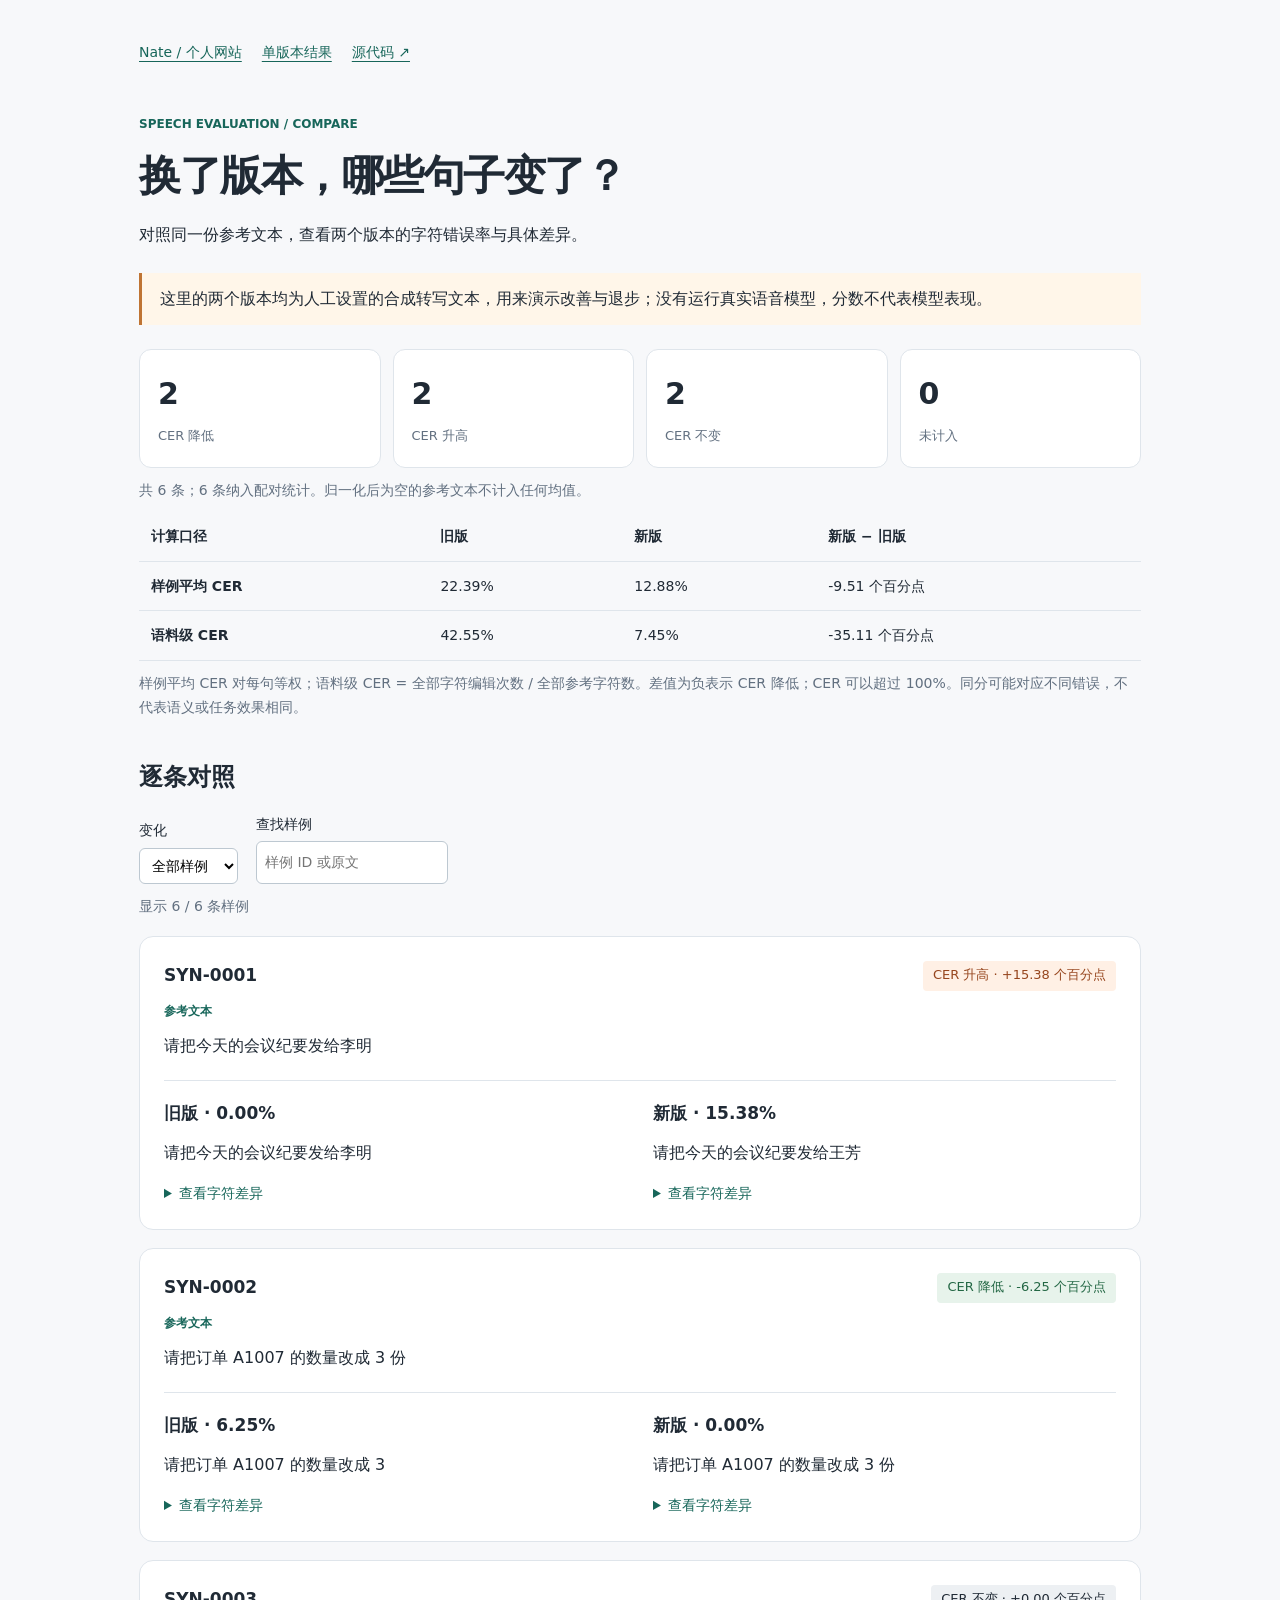
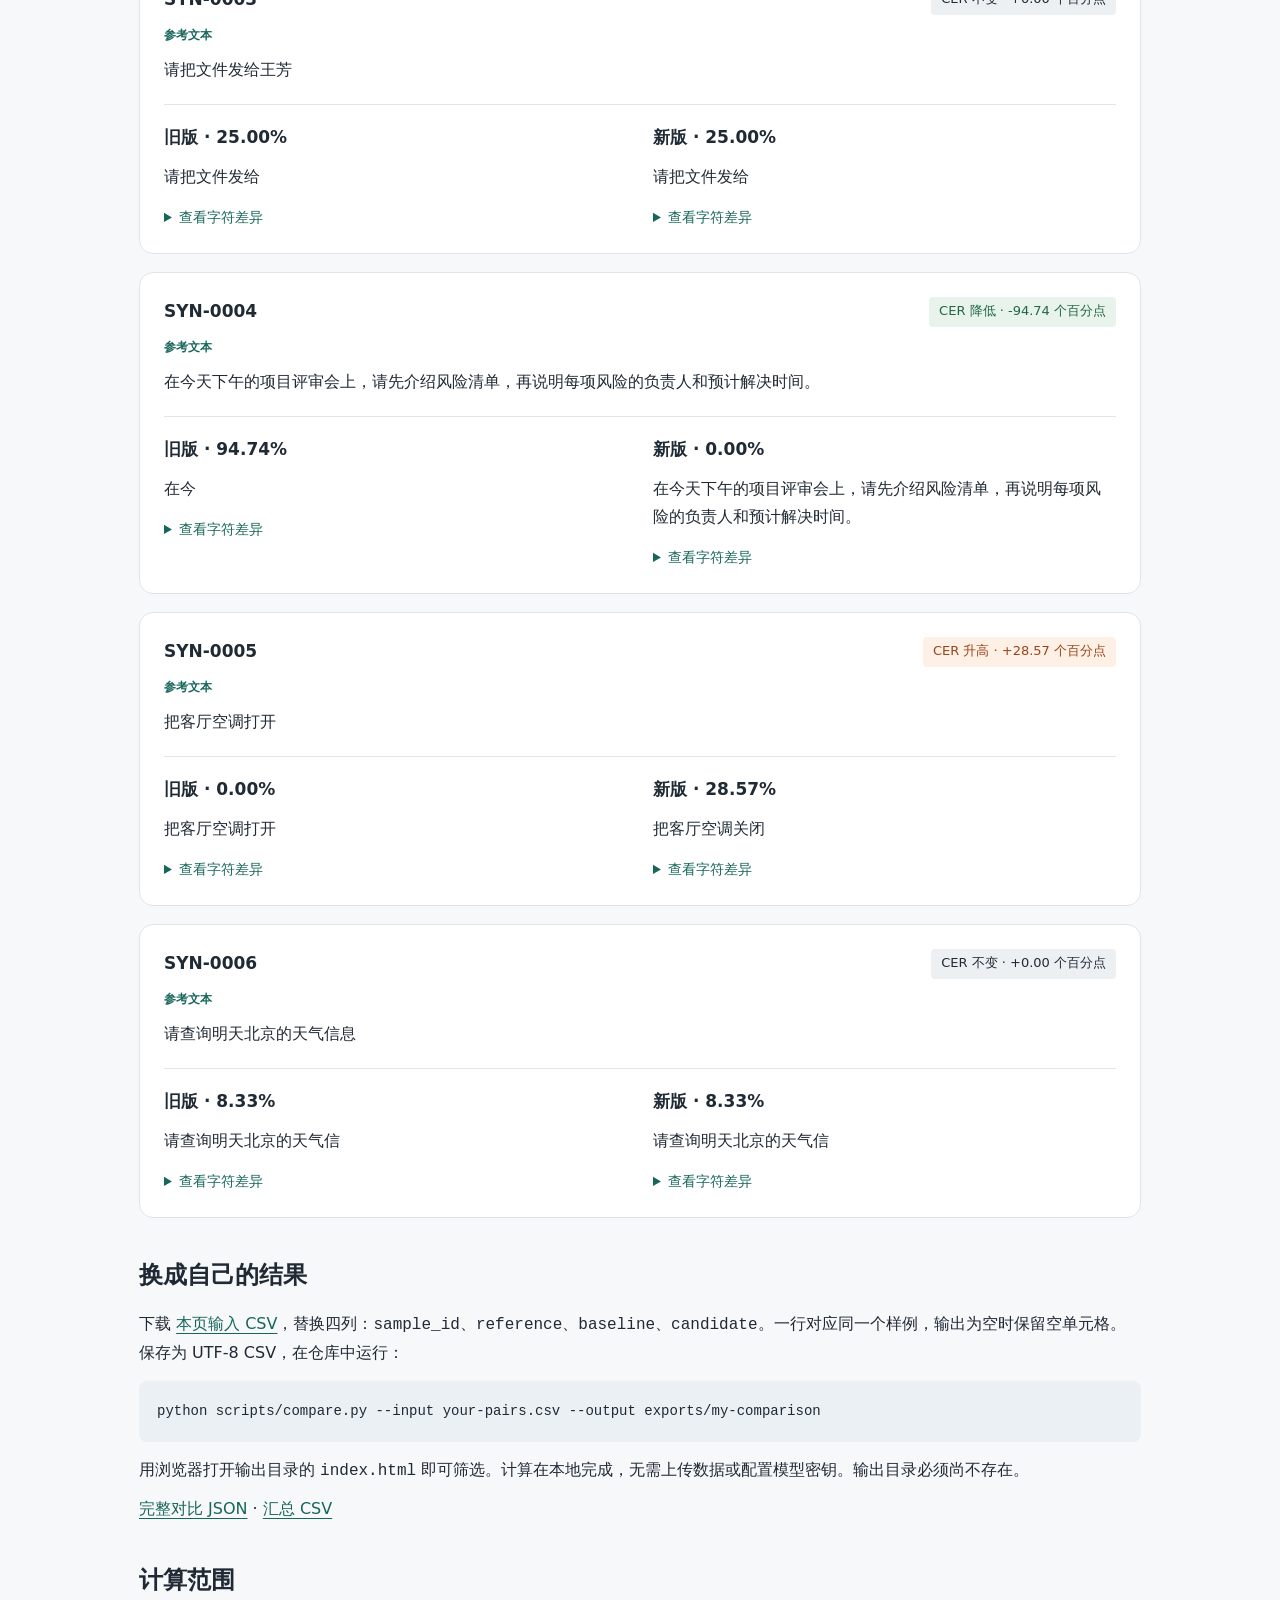
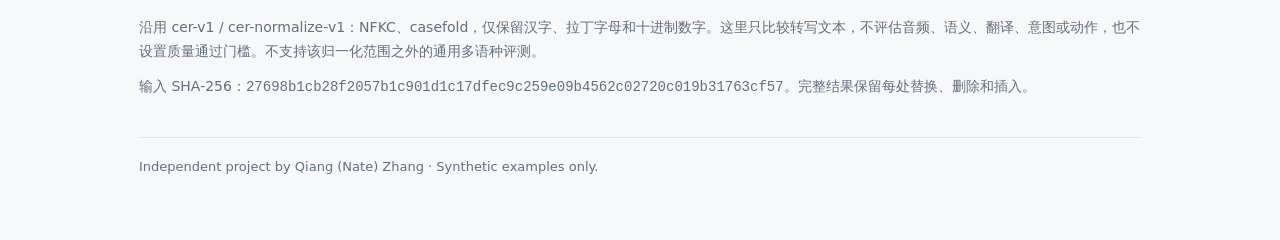
==== docs/compare/index.html @ ec268502 "Add offline paired transcript comparison with CSV import and regression reports" ====
<!doctype html><html lang="zh-CN"><head><meta charset="utf-8"><meta name="viewport" content="width=device-width,initial-scale=1"><title>转写版本对比 · Nate Zhang</title>
<style>
:root{color-scheme:light;--ink:#202a35;--muted:#627080;--line:#dfe5eb;--accent:#17665a}*{box-sizing:border-box}body{margin:0;background:#f7f8fa;color:var(--ink);font:16px/1.75 system-ui,-apple-system,"Segoe UI",sans-serif}main{max-width:1050px;margin:auto;padding:40px 24px 64px}a{color:var(--accent);text-underline-offset:4px}nav{display:flex;flex-wrap:wrap;gap:20px;font-size:14px;margin-bottom:44px}h1{font-size:clamp(28px,5vw,42px);line-height:1.3;letter-spacing:-.035em;margin:12px 0 18px}h2{font-size:24px;margin:36px 0 14px}h3,h4{margin:0;font-size:17px}p{margin:10px 0}.eyebrow,.label{font-size:12px;color:var(--accent);font-weight:600}.muted{color:var(--muted);font-size:14px}.notice{border-left:3px solid #bf7433;padding:12px 18px;background:#fff6e9;margin:24px 0}.stats{display:grid;grid-template-columns:repeat(4,1fr);gap:12px}.stat{background:white;border:1px solid var(--line);border-radius:12px;padding:18px}.stat strong{display:block;font-size:30px;font-weight:600}.stat span{font-size:13px;color:var(--muted)}.table-wrap{overflow:auto}table{width:100%;border-collapse:collapse;text-align:left;font-size:14px}th,td{padding:12px;border-bottom:1px solid var(--line)}.case{background:white;border:1px solid var(--line);border-radius:14px;padding:24px;margin:18px 0}.case-head{display:flex;flex-wrap:wrap;justify-content:space-between;gap:12px}.badge{border-radius:4px;background:#edf0f3;padding:3px 10px;font-size:13px}.improved{background:#e7f3eb;color:#236744}.regressed{background:#fff0e5;color:#96451d}.pair{display:grid;grid-template-columns:1fr 1fr;gap:26px;margin-top:20px;padding-top:18px;border-top:1px solid var(--line)}.pair section{min-width:0}.transcript{white-space:pre-wrap;overflow-wrap:anywhere}.muted{overflow-wrap:anywhere}summary{color:var(--accent);cursor:pointer;font-size:14px;margin-top:14px}pre{overflow:auto;border-radius:8px;background:#eaf0f3;padding:18px;font-size:14px}select,input{font:inherit;padding:8px;border:1px solid #bdc8d1;border-radius:6px;background:white;max-width:100%}.filters{display:flex;gap:18px;flex-wrap:wrap;align-items:end}.filters label{display:flex;flex-direction:column;font-size:14px;gap:5px}a:focus-visible,select:focus-visible,input:focus-visible,summary:focus-visible{outline:3px solid #bf7433;outline-offset:3px}footer{border-top:1px solid var(--line);margin-top:38px;padding-top:18px;color:var(--muted);font-size:13px}[hidden]{display:none!important}@media(max-width:620px){main{padding:24px 16px 40px}.stats{grid-template-columns:repeat(2,1fr)}.pair{grid-template-columns:1fr;gap:20px}.case{padding:18px}.stat{padding:14px}th,td{padding:8px}nav{margin-bottom:30px}}@media print{.filters,nav{display:none}.case{break-inside:avoid}body{background:white}}
</style></head><body><main>
<nav><a href="https://qiangzhang-dev.github.io/">Nate / 个人网站</a><a href="https://qiangzhang-dev.github.io/speech-eval/">单版本结果</a><a href="https://github.com/qiangzhang-dev/speech-eval-demo">源代码 ↗</a></nav>
<header><span class="eyebrow">SPEECH EVALUATION / COMPARE</span><h1>换了版本，哪些句子变了？</h1><p>对照同一份参考文本，查看两个版本的字符错误率与具体差异。</p></header>
<p class="notice">这里的两个版本均为人工设置的合成转写文本，用来演示改善与退步；没有运行真实语音模型，分数不代表模型表现。</p><div class="stats"><div class="stat"><strong>2</strong><span>CER 降低</span></div><div class="stat"><strong>2</strong><span>CER 升高</span></div><div class="stat"><strong>2</strong><span>CER 不变</span></div><div class="stat"><strong>0</strong><span>未计入</span></div></div><p class="muted">共 6 条；6 条纳入配对统计。归一化后为空的参考文本不计入任何均值。</p><div class="table-wrap"><table><thead><tr><th>计算口径</th><th>旧版</th><th>新版</th><th>新版 − 旧版</th></tr></thead><tbody><tr><th>样例平均 CER</th><td>22.39%</td><td>12.88%</td><td>-9.51 个百分点</td></tr><tr><th>语料级 CER</th><td>42.55%</td><td>7.45%</td><td>-35.11 个百分点</td></tr></tbody></table></div>
<p class="muted">样例平均 CER 对每句等权；语料级 CER = 全部字符编辑次数 / 全部参考字符数。差值为负表示 CER 降低；CER 可以超过 100%。同分可能对应不同错误，不代表语义或任务效果相同。</p>
<h2>逐条对照</h2><div class="filters" id="filters" hidden><label>变化<select id="status"><option value="all">全部样例</option><option value="regressed">CER 升高</option><option value="improved">CER 降低</option><option value="unchanged">CER 不变</option><option value="excluded">未计入</option></select></label><label>查找样例<input id="search" type="search" placeholder="样例 ID 或原文"></label></div><p id="visible-count" class="muted" role="status" aria-live="polite"></p>
<article class="case" data-status="regressed"><div class="case-head"><h3>SYN-0001</h3><span class="badge regressed">CER 升高 · +15.38 个百分点</span></div><p class="label">参考文本</p><p class="transcript">请把今天的会议纪要发给李明</p><div class="pair"><section><h4>旧版 · 0.00%</h4><p class="transcript">请把今天的会议纪要发给李明</p><details><summary>查看字符差异</summary><p class="muted">归一化参考：请把今天的会议纪要发给李明<br>归一化输出：请把今天的会议纪要发给李明</p><table><thead><tr><th>操作</th><th>参考</th><th>输出</th></tr></thead><tbody><tr><td colspan="3">归一化后没有字符差异。</td></tr></tbody></table></details></section><section><h4>新版 · 15.38%</h4><p class="transcript">请把今天的会议纪要发给王芳</p><details><summary>查看字符差异</summary><p class="muted">归一化参考：请把今天的会议纪要发给李明<br>归一化输出：请把今天的会议纪要发给王芳</p><table><thead><tr><th>操作</th><th>参考</th><th>输出</th></tr></thead><tbody><tr><td>substitution</td><td>李</td><td>王</td></tr><tr><td>substitution</td><td>明</td><td>芳</td></tr></tbody></table></details></section></div></article><article class="case" data-status="improved"><div class="case-head"><h3>SYN-0002</h3><span class="badge improved">CER 降低 · -6.25 个百分点</span></div><p class="label">参考文本</p><p class="transcript">请把订单 A1007 的数量改成 3 份</p><div class="pair"><section><h4>旧版 · 6.25%</h4><p class="transcript">请把订单 A1007 的数量改成 3 </p><details><summary>查看字符差异</summary><p class="muted">归一化参考：请把订单a1007的数量改成3份<br>归一化输出：请把订单a1007的数量改成3</p><table><thead><tr><th>操作</th><th>参考</th><th>输出</th></tr></thead><tbody><tr><td>deletion</td><td>份</td><td>-</td></tr></tbody></table></details></section><section><h4>新版 · 0.00%</h4><p class="transcript">请把订单 A1007 的数量改成 3 份</p><details><summary>查看字符差异</summary><p class="muted">归一化参考：请把订单a1007的数量改成3份<br>归一化输出：请把订单a1007的数量改成3份</p><table><thead><tr><th>操作</th><th>参考</th><th>输出</th></tr></thead><tbody><tr><td colspan="3">归一化后没有字符差异。</td></tr></tbody></table></details></section></div></article><article class="case" data-status="unchanged"><div class="case-head"><h3>SYN-0003</h3><span class="badge unchanged">CER 不变 · +0.00 个百分点</span></div><p class="label">参考文本</p><p class="transcript">请把文件发给王芳</p><div class="pair"><section><h4>旧版 · 25.00%</h4><p class="transcript">请把文件发给</p><details><summary>查看字符差异</summary><p class="muted">归一化参考：请把文件发给王芳<br>归一化输出：请把文件发给</p><table><thead><tr><th>操作</th><th>参考</th><th>输出</th></tr></thead><tbody><tr><td>deletion</td><td>王</td><td>-</td></tr><tr><td>deletion</td><td>芳</td><td>-</td></tr></tbody></table></details></section><section><h4>新版 · 25.00%</h4><p class="transcript">请把文件发给</p><details><summary>查看字符差异</summary><p class="muted">归一化参考：请把文件发给王芳<br>归一化输出：请把文件发给</p><table><thead><tr><th>操作</th><th>参考</th><th>输出</th></tr></thead><tbody><tr><td>deletion</td><td>王</td><td>-</td></tr><tr><td>deletion</td><td>芳</td><td>-</td></tr></tbody></table></details></section></div></article><article class="case" data-status="improved"><div class="case-head"><h3>SYN-0004</h3><span class="badge improved">CER 降低 · -94.74 个百分点</span></div><p class="label">参考文本</p><p class="transcript">在今天下午的项目评审会上，请先介绍风险清单，再说明每项风险的负责人和预计解决时间。</p><div class="pair"><section><h4>旧版 · 94.74%</h4><p class="transcript">在今</p><details><summary>查看字符差异</summary><p class="muted">归一化参考：在今天下午的项目评审会上请先介绍风险清单再说明每项风险的负责人和预计解决时间<br>归一化输出：在今</p><table><thead><tr><th>操作</th><th>参考</th><th>输出</th></tr></thead><tbody><tr><td>deletion</td><td>天</td><td>-</td></tr><tr><td>deletion</td><td>下</td><td>-</td></tr><tr><td>deletion</td><td>午</td><td>-</td></tr><tr><td>deletion</td><td>的</td><td>-</td></tr><tr><td>deletion</td><td>项</td><td>-</td></tr><tr><td>deletion</td><td>目</td><td>-</td></tr><tr><td>deletion</td><td>评</td><td>-</td></tr><tr><td>deletion</td><td>审</td><td>-</td></tr><tr><td>deletion</td><td>会</td><td>-</td></tr><tr><td>deletion</td><td>上</td><td>-</td></tr><tr><td>deletion</td><td>请</td><td>-</td></tr><tr><td>deletion</td><td>先</td><td>-</td></tr><tr><td>deletion</td><td>介</td><td>-</td></tr><tr><td>deletion</td><td>绍</td><td>-</td></tr><tr><td>deletion</td><td>风</td><td>-</td></tr><tr><td>deletion</td><td>险</td><td>-</td></tr><tr><td>deletion</td><td>清</td><td>-</td></tr><tr><td>deletion</td><td>单</td><td>-</td></tr><tr><td>deletion</td><td>再</td><td>-</td></tr><tr><td>deletion</td><td>说</td><td>-</td></tr><tr><td>deletion</td><td>明</td><td>-</td></tr><tr><td>deletion</td><td>每</td><td>-</td></tr><tr><td>deletion</td><td>项</td><td>-</td></tr><tr><td>deletion</td><td>风</td><td>-</td></tr><tr><td>deletion</td><td>险</td><td>-</td></tr><tr><td>deletion</td><td>的</td><td>-</td></tr><tr><td>deletion</td><td>负</td><td>-</td></tr><tr><td>deletion</td><td>责</td><td>-</td></tr><tr><td>deletion</td><td>人</td><td>-</td></tr><tr><td>deletion</td><td>和</td><td>-</td></tr><tr><td>deletion</td><td>预</td><td>-</td></tr><tr><td>deletion</td><td>计</td><td>-</td></tr><tr><td>deletion</td><td>解</td><td>-</td></tr><tr><td>deletion</td><td>决</td><td>-</td></tr><tr><td>deletion</td><td>时</td><td>-</td></tr><tr><td>deletion</td><td>间</td><td>-</td></tr></tbody></table></details></section><section><h4>新版 · 0.00%</h4><p class="transcript">在今天下午的项目评审会上，请先介绍风险清单，再说明每项风险的负责人和预计解决时间。</p><details><summary>查看字符差异</summary><p class="muted">归一化参考：在今天下午的项目评审会上请先介绍风险清单再说明每项风险的负责人和预计解决时间<br>归一化输出：在今天下午的项目评审会上请先介绍风险清单再说明每项风险的负责人和预计解决时间</p><table><thead><tr><th>操作</th><th>参考</th><th>输出</th></tr></thead><tbody><tr><td colspan="3">归一化后没有字符差异。</td></tr></tbody></table></details></section></div></article><article class="case" data-status="regressed"><div class="case-head"><h3>SYN-0005</h3><span class="badge regressed">CER 升高 · +28.57 个百分点</span></div><p class="label">参考文本</p><p class="transcript">把客厅空调打开</p><div class="pair"><section><h4>旧版 · 0.00%</h4><p class="transcript">把客厅空调打开</p><details><summary>查看字符差异</summary><p class="muted">归一化参考：把客厅空调打开<br>归一化输出：把客厅空调打开</p><table><thead><tr><th>操作</th><th>参考</th><th>输出</th></tr></thead><tbody><tr><td colspan="3">归一化后没有字符差异。</td></tr></tbody></table></details></section><section><h4>新版 · 28.57%</h4><p class="transcript">把客厅空调关闭</p><details><summary>查看字符差异</summary><p class="muted">归一化参考：把客厅空调打开<br>归一化输出：把客厅空调关闭</p><table><thead><tr><th>操作</th><th>参考</th><th>输出</th></tr></thead><tbody><tr><td>substitution</td><td>打</td><td>关</td></tr><tr><td>substitution</td><td>开</td><td>闭</td></tr></tbody></table></details></section></div></article><article class="case" data-status="unchanged"><div class="case-head"><h3>SYN-0006</h3><span class="badge unchanged">CER 不变 · +0.00 个百分点</span></div><p class="label">参考文本</p><p class="transcript">请查询明天北京的天气信息</p><div class="pair"><section><h4>旧版 · 8.33%</h4><p class="transcript">请查询明天北京的天气信</p><details><summary>查看字符差异</summary><p class="muted">归一化参考：请查询明天北京的天气信息<br>归一化输出：请查询明天北京的天气信</p><table><thead><tr><th>操作</th><th>参考</th><th>输出</th></tr></thead><tbody><tr><td>deletion</td><td>息</td><td>-</td></tr></tbody></table></details></section><section><h4>新版 · 8.33%</h4><p class="transcript">请查询明天北京的天气信</p><details><summary>查看字符差异</summary><p class="muted">归一化参考：请查询明天北京的天气信息<br>归一化输出：请查询明天北京的天气信</p><table><thead><tr><th>操作</th><th>参考</th><th>输出</th></tr></thead><tbody><tr><td>deletion</td><td>息</td><td>-</td></tr></tbody></table></details></section></div></article>
<section><h2>换成自己的结果</h2><p>下载 <a href="input.csv" download>本页输入 CSV</a>，替换四列：<code>sample_id</code>、<code>reference</code>、<code>baseline</code>、<code>candidate</code>。一行对应同一个样例，输出为空时保留空单元格。保存为 UTF-8 CSV，在仓库中运行：</p>
<pre><code>python scripts/compare.py --input your-pairs.csv --output exports/my-comparison</code></pre>
<p>用浏览器打开输出目录的 <code>index.html</code> 即可筛选。计算在本地完成，无需上传数据或配置模型密钥。输出目录必须尚不存在。</p><p><a href="comparison.json" download>完整对比 JSON</a> · <a href="comparison.csv" download>汇总 CSV</a></p>
<h2>计算范围</h2><p class="muted">沿用 cer-v1 / cer-normalize-v1：NFKC、casefold，仅保留汉字、拉丁字母和十进制数字。这里只比较转写文本，不评估音频、语义、翻译、意图或动作，也不设置质量通过门槛。不支持该归一化范围之外的通用多语种评测。</p>
<p class="muted">输入 SHA-256：<code>27698b1cb28f2057b1c901d1c17dfec9c259e09b4562c02720c019b31763cf57</code>。完整结果保留每处替换、删除和插入。</p></section><footer>Independent project by Qiang (Nate) Zhang · Synthetic examples only.</footer>
</main><script>
const filters=document.getElementById('filters'),status=document.getElementById('status'),search=document.getElementById('search'),cards=[...document.querySelectorAll('.case')];
filters.hidden=false;
function update(){let count=0;const query=search.value.trim().toLocaleLowerCase();for(const card of cards){const visible=(status.value==='all'||card.dataset.status===status.value)&&card.textContent.toLocaleLowerCase().includes(query);card.hidden=!visible;if(visible)count++;}document.getElementById('visible-count').textContent=`显示 ${count} / ${cards.length} 条样例`;}
status.addEventListener('change',update);search.addEventListener('input',update);update();
</script></body></html>
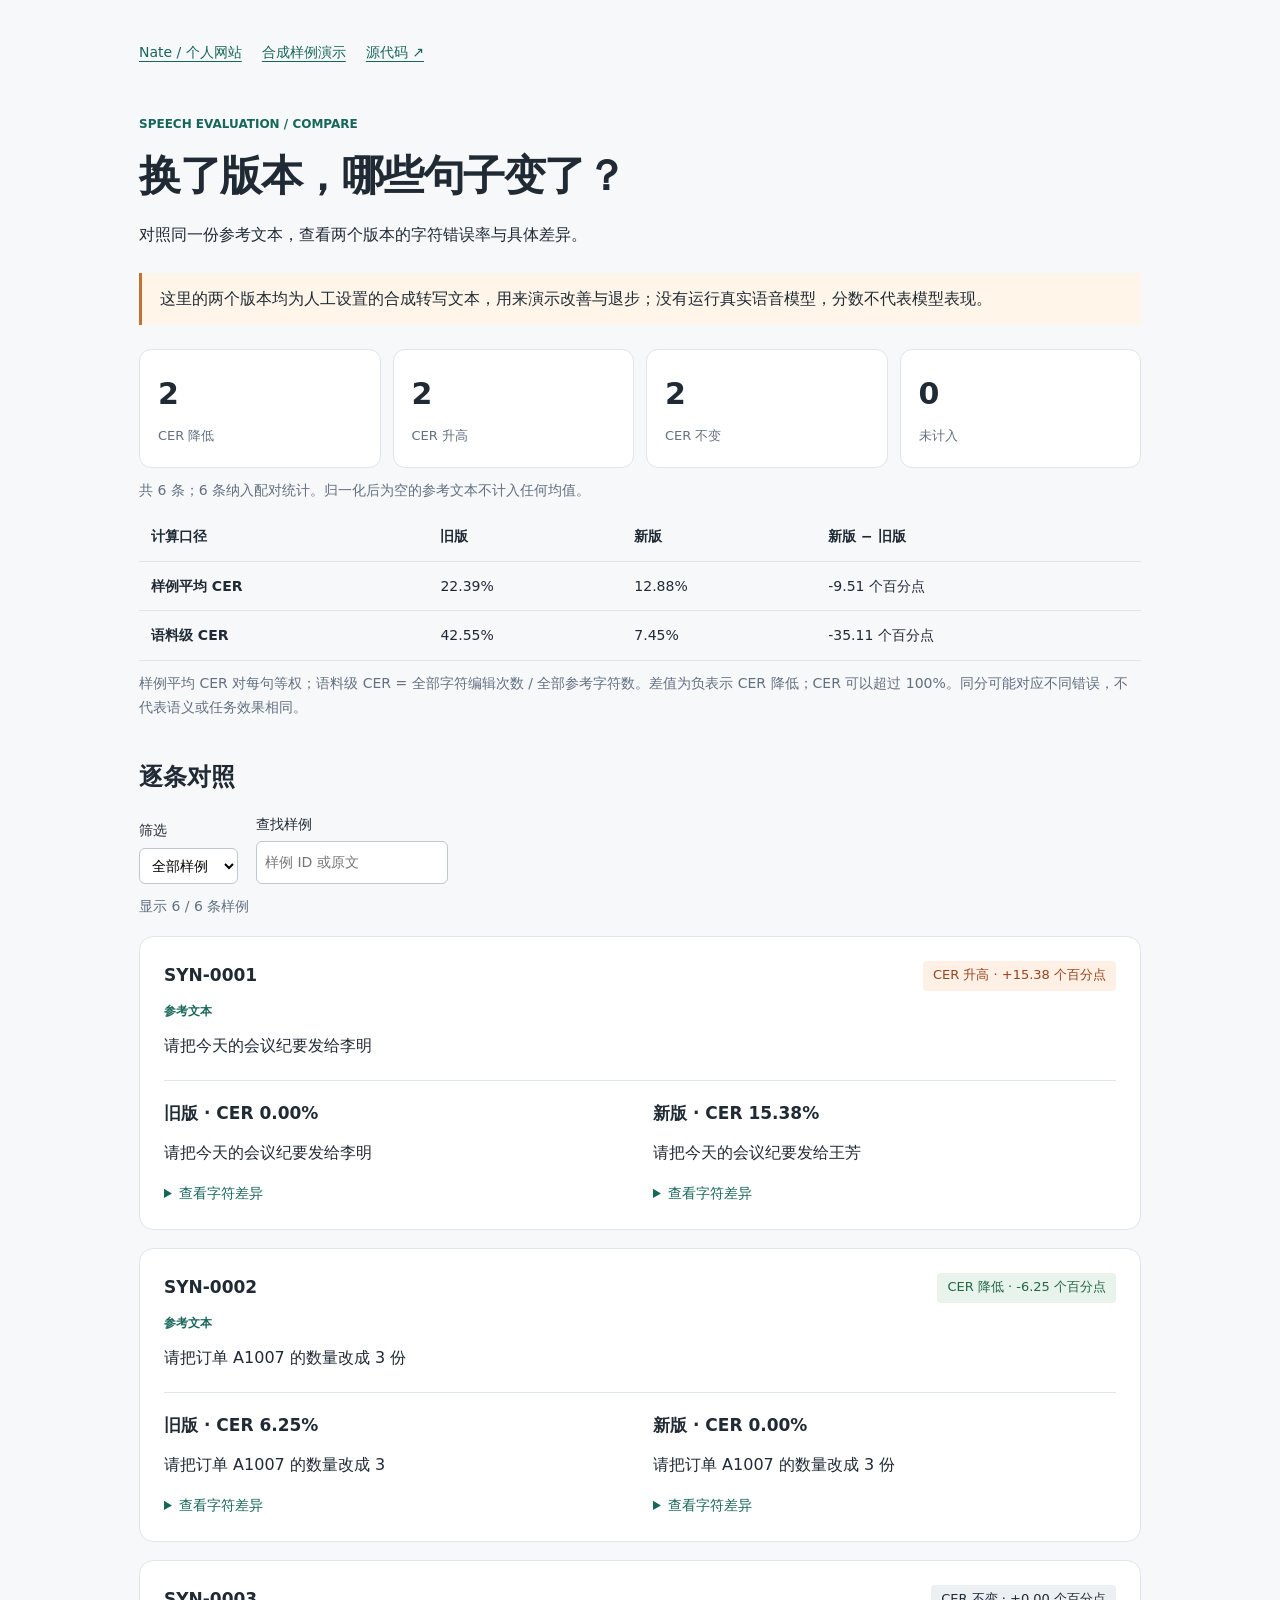
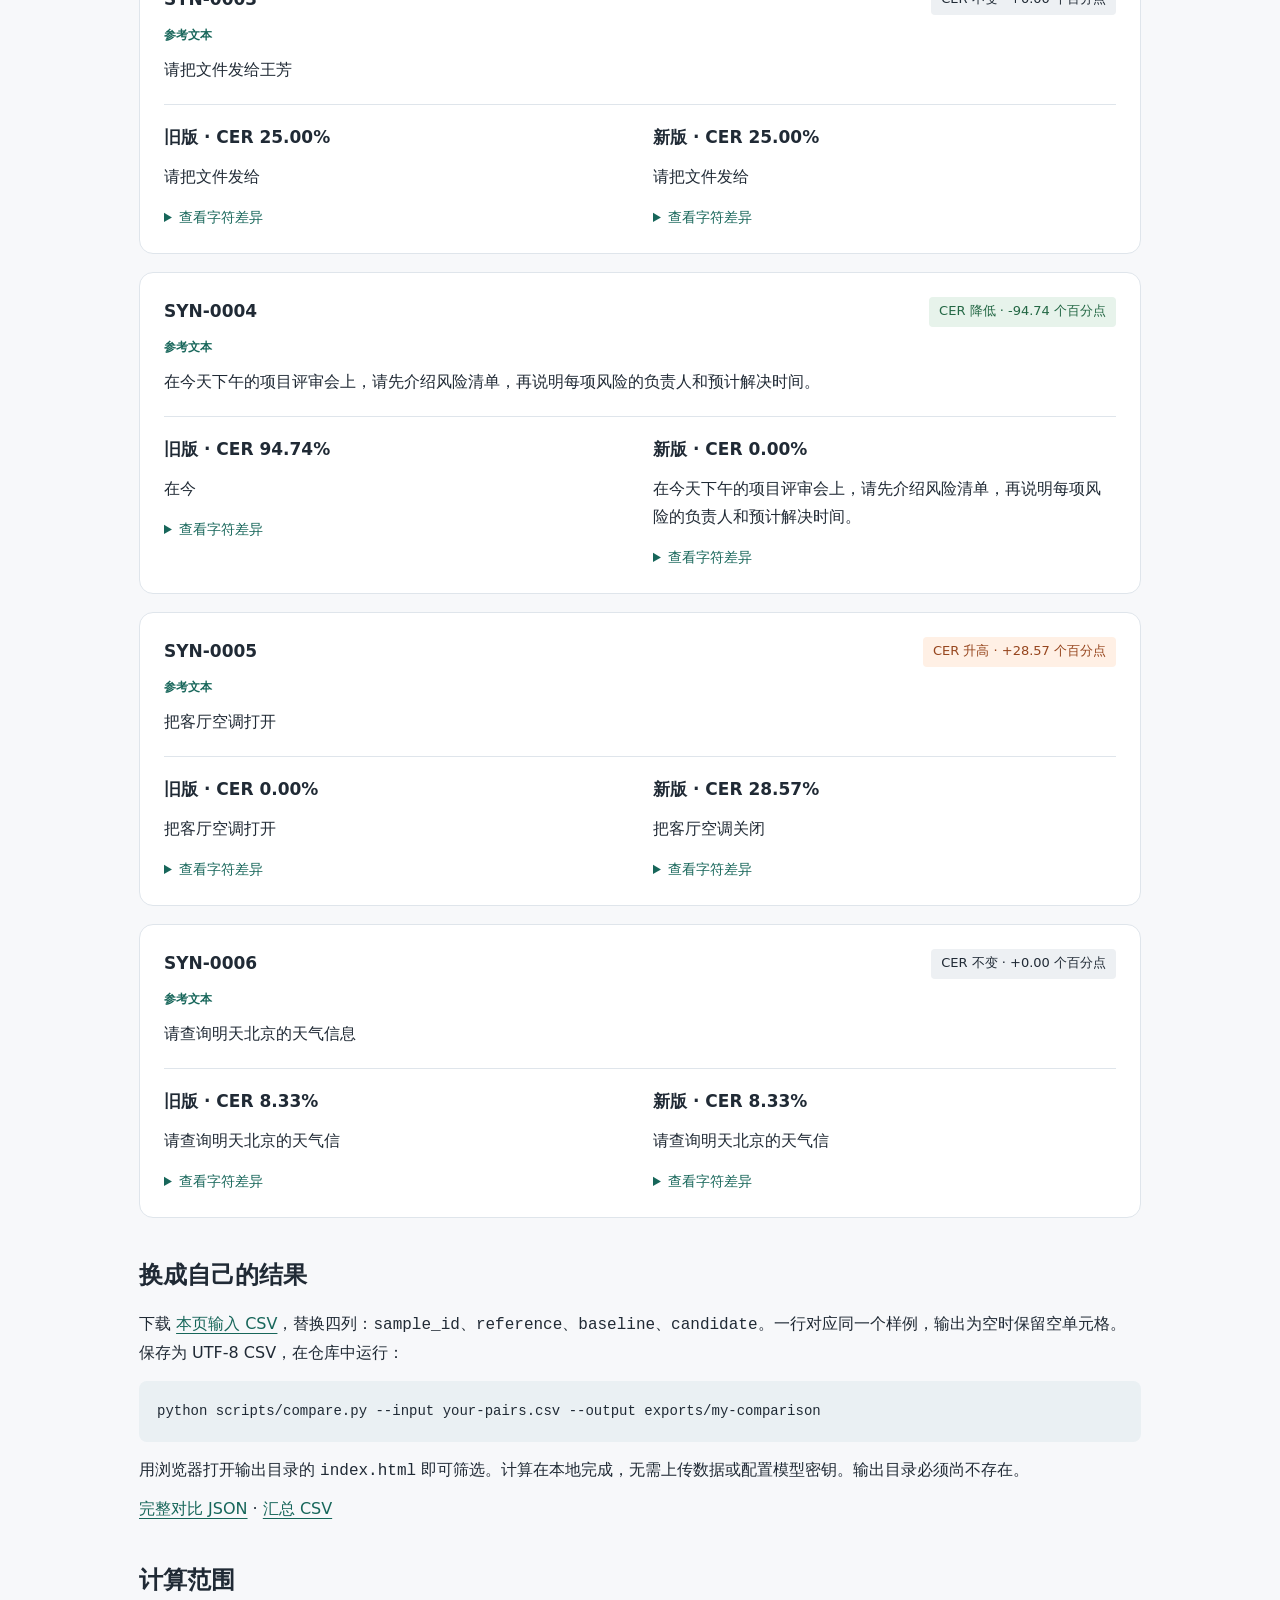
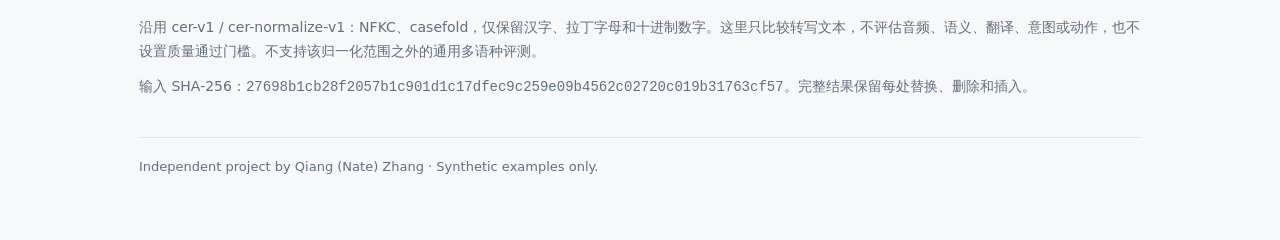
==== commit d70bbb7c: "Keep speech report metadata consistent with published pages" ====
--- a/docs/compare/index.html
+++ b/docs/compare/index.html
@@ -1,13 +1,16 @@
-<!doctype html><html lang="zh-CN"><head><meta charset="utf-8"><meta name="viewport" content="width=device-width,initial-scale=1"><title>转写版本对比 · Nate Zhang</title>
+<!doctype html><html lang="zh-CN"><head><meta charset="utf-8"><meta name="viewport" content="width=device-width,initial-scale=1"><title>6 条合成样例转写对比 · Nate Zhang</title>
+<meta name="description" content="6 条预设合成转写文本的双版本对比，展示 CER、字符差异与筛选。未运行真实语音模型，分数仅用于工具演示。">
+<link rel="canonical" href="https://qiangzhang-dev.github.io/speech-eval/compare/">
+
 <style>
 :root{color-scheme:light;--ink:#202a35;--muted:#627080;--line:#dfe5eb;--accent:#17665a}*{box-sizing:border-box}body{margin:0;background:#f7f8fa;color:var(--ink);font:16px/1.75 system-ui,-apple-system,"Segoe UI",sans-serif}main{max-width:1050px;margin:auto;padding:40px 24px 64px}a{color:var(--accent);text-underline-offset:4px}nav{display:flex;flex-wrap:wrap;gap:20px;font-size:14px;margin-bottom:44px}h1{font-size:clamp(28px,5vw,42px);line-height:1.3;letter-spacing:-.035em;margin:12px 0 18px}h2{font-size:24px;margin:36px 0 14px}h3,h4{margin:0;font-size:17px}p{margin:10px 0}.eyebrow,.label{font-size:12px;color:var(--accent);font-weight:600}.muted{color:var(--muted);font-size:14px}.notice{border-left:3px solid #bf7433;padding:12px 18px;background:#fff6e9;margin:24px 0}.stats{display:grid;grid-template-columns:repeat(4,1fr);gap:12px}.stat{background:white;border:1px solid var(--line);border-radius:12px;padding:18px}.stat strong{display:block;font-size:30px;font-weight:600}.stat span{font-size:13px;color:var(--muted)}.table-wrap{overflow:auto}table{width:100%;border-collapse:collapse;text-align:left;font-size:14px}th,td{padding:12px;border-bottom:1px solid var(--line)}.case{background:white;border:1px solid var(--line);border-radius:14px;padding:24px;margin:18px 0}.case-head{display:flex;flex-wrap:wrap;justify-content:space-between;gap:12px}.badge{border-radius:4px;background:#edf0f3;padding:3px 10px;font-size:13px}.improved{background:#e7f3eb;color:#236744}.regressed{background:#fff0e5;color:#96451d}.pair{display:grid;grid-template-columns:1fr 1fr;gap:26px;margin-top:20px;padding-top:18px;border-top:1px solid var(--line)}.pair section{min-width:0}.transcript{white-space:pre-wrap;overflow-wrap:anywhere}.muted{overflow-wrap:anywhere}summary{color:var(--accent);cursor:pointer;font-size:14px;margin-top:14px}pre{overflow:auto;border-radius:8px;background:#eaf0f3;padding:18px;font-size:14px}select,input{font:inherit;padding:8px;border:1px solid #bdc8d1;border-radius:6px;background:white;max-width:100%}.filters{display:flex;gap:18px;flex-wrap:wrap;align-items:end}.filters label{display:flex;flex-direction:column;font-size:14px;gap:5px}a:focus-visible,select:focus-visible,input:focus-visible,summary:focus-visible{outline:3px solid #bf7433;outline-offset:3px}footer{border-top:1px solid var(--line);margin-top:38px;padding-top:18px;color:var(--muted);font-size:13px}[hidden]{display:none!important}@media(max-width:620px){main{padding:24px 16px 40px}.stats{grid-template-columns:repeat(2,1fr)}.pair{grid-template-columns:1fr;gap:20px}.case{padding:18px}.stat{padding:14px}th,td{padding:8px}nav{margin-bottom:30px}}@media print{.filters,nav{display:none}.case{break-inside:avoid}body{background:white}}
 </style></head><body><main>
-<nav><a href="https://qiangzhang-dev.github.io/">Nate / 个人网站</a><a href="https://qiangzhang-dev.github.io/speech-eval/">单版本结果</a><a href="https://github.com/qiangzhang-dev/speech-eval-demo">源代码 ↗</a></nav>
+<nav><a href="https://qiangzhang-dev.github.io/">Nate / 个人网站</a><a href="https://qiangzhang-dev.github.io/speech-eval/">合成样例演示</a><a href="https://github.com/qiangzhang-dev/speech-eval-demo">源代码 ↗</a></nav>
 <header><span class="eyebrow">SPEECH EVALUATION / COMPARE</span><h1>换了版本，哪些句子变了？</h1><p>对照同一份参考文本，查看两个版本的字符错误率与具体差异。</p></header>
 <p class="notice">这里的两个版本均为人工设置的合成转写文本，用来演示改善与退步；没有运行真实语音模型，分数不代表模型表现。</p><div class="stats"><div class="stat"><strong>2</strong><span>CER 降低</span></div><div class="stat"><strong>2</strong><span>CER 升高</span></div><div class="stat"><strong>2</strong><span>CER 不变</span></div><div class="stat"><strong>0</strong><span>未计入</span></div></div><p class="muted">共 6 条；6 条纳入配对统计。归一化后为空的参考文本不计入任何均值。</p><div class="table-wrap"><table><thead><tr><th>计算口径</th><th>旧版</th><th>新版</th><th>新版 − 旧版</th></tr></thead><tbody><tr><th>样例平均 CER</th><td>22.39%</td><td>12.88%</td><td>-9.51 个百分点</td></tr><tr><th>语料级 CER</th><td>42.55%</td><td>7.45%</td><td>-35.11 个百分点</td></tr></tbody></table></div>
 <p class="muted">样例平均 CER 对每句等权；语料级 CER = 全部字符编辑次数 / 全部参考字符数。差值为负表示 CER 降低；CER 可以超过 100%。同分可能对应不同错误，不代表语义或任务效果相同。</p>
-<h2>逐条对照</h2><div class="filters" id="filters" hidden><label>变化<select id="status"><option value="all">全部样例</option><option value="regressed">CER 升高</option><option value="improved">CER 降低</option><option value="unchanged">CER 不变</option><option value="excluded">未计入</option></select></label><label>查找样例<input id="search" type="search" placeholder="样例 ID 或原文"></label></div><p id="visible-count" class="muted" role="status" aria-live="polite"></p>
-<article class="case" data-status="regressed"><div class="case-head"><h3>SYN-0001</h3><span class="badge regressed">CER 升高 · +15.38 个百分点</span></div><p class="label">参考文本</p><p class="transcript">请把今天的会议纪要发给李明</p><div class="pair"><section><h4>旧版 · 0.00%</h4><p class="transcript">请把今天的会议纪要发给李明</p><details><summary>查看字符差异</summary><p class="muted">归一化参考：请把今天的会议纪要发给李明<br>归一化输出：请把今天的会议纪要发给李明</p><table><thead><tr><th>操作</th><th>参考</th><th>输出</th></tr></thead><tbody><tr><td colspan="3">归一化后没有字符差异。</td></tr></tbody></table></details></section><section><h4>新版 · 15.38%</h4><p class="transcript">请把今天的会议纪要发给王芳</p><details><summary>查看字符差异</summary><p class="muted">归一化参考：请把今天的会议纪要发给李明<br>归一化输出：请把今天的会议纪要发给王芳</p><table><thead><tr><th>操作</th><th>参考</th><th>输出</th></tr></thead><tbody><tr><td>substitution</td><td>李</td><td>王</td></tr><tr><td>substitution</td><td>明</td><td>芳</td></tr></tbody></table></details></section></div></article><article class="case" data-status="improved"><div class="case-head"><h3>SYN-0002</h3><span class="badge improved">CER 降低 · -6.25 个百分点</span></div><p class="label">参考文本</p><p class="transcript">请把订单 A1007 的数量改成 3 份</p><div class="pair"><section><h4>旧版 · 6.25%</h4><p class="transcript">请把订单 A1007 的数量改成 3 </p><details><summary>查看字符差异</summary><p class="muted">归一化参考：请把订单a1007的数量改成3份<br>归一化输出：请把订单a1007的数量改成3</p><table><thead><tr><th>操作</th><th>参考</th><th>输出</th></tr></thead><tbody><tr><td>deletion</td><td>份</td><td>-</td></tr></tbody></table></details></section><section><h4>新版 · 0.00%</h4><p class="transcript">请把订单 A1007 的数量改成 3 份</p><details><summary>查看字符差异</summary><p class="muted">归一化参考：请把订单a1007的数量改成3份<br>归一化输出：请把订单a1007的数量改成3份</p><table><thead><tr><th>操作</th><th>参考</th><th>输出</th></tr></thead><tbody><tr><td colspan="3">归一化后没有字符差异。</td></tr></tbody></table></details></section></div></article><article class="case" data-status="unchanged"><div class="case-head"><h3>SYN-0003</h3><span class="badge unchanged">CER 不变 · +0.00 个百分点</span></div><p class="label">参考文本</p><p class="transcript">请把文件发给王芳</p><div class="pair"><section><h4>旧版 · 25.00%</h4><p class="transcript">请把文件发给</p><details><summary>查看字符差异</summary><p class="muted">归一化参考：请把文件发给王芳<br>归一化输出：请把文件发给</p><table><thead><tr><th>操作</th><th>参考</th><th>输出</th></tr></thead><tbody><tr><td>deletion</td><td>王</td><td>-</td></tr><tr><td>deletion</td><td>芳</td><td>-</td></tr></tbody></table></details></section><section><h4>新版 · 25.00%</h4><p class="transcript">请把文件发给</p><details><summary>查看字符差异</summary><p class="muted">归一化参考：请把文件发给王芳<br>归一化输出：请把文件发给</p><table><thead><tr><th>操作</th><th>参考</th><th>输出</th></tr></thead><tbody><tr><td>deletion</td><td>王</td><td>-</td></tr><tr><td>deletion</td><td>芳</td><td>-</td></tr></tbody></table></details></section></div></article><article class="case" data-status="improved"><div class="case-head"><h3>SYN-0004</h3><span class="badge improved">CER 降低 · -94.74 个百分点</span></div><p class="label">参考文本</p><p class="transcript">在今天下午的项目评审会上，请先介绍风险清单，再说明每项风险的负责人和预计解决时间。</p><div class="pair"><section><h4>旧版 · 94.74%</h4><p class="transcript">在今</p><details><summary>查看字符差异</summary><p class="muted">归一化参考：在今天下午的项目评审会上请先介绍风险清单再说明每项风险的负责人和预计解决时间<br>归一化输出：在今</p><table><thead><tr><th>操作</th><th>参考</th><th>输出</th></tr></thead><tbody><tr><td>deletion</td><td>天</td><td>-</td></tr><tr><td>deletion</td><td>下</td><td>-</td></tr><tr><td>deletion</td><td>午</td><td>-</td></tr><tr><td>deletion</td><td>的</td><td>-</td></tr><tr><td>deletion</td><td>项</td><td>-</td></tr><tr><td>deletion</td><td>目</td><td>-</td></tr><tr><td>deletion</td><td>评</td><td>-</td></tr><tr><td>deletion</td><td>审</td><td>-</td></tr><tr><td>deletion</td><td>会</td><td>-</td></tr><tr><td>deletion</td><td>上</td><td>-</td></tr><tr><td>deletion</td><td>请</td><td>-</td></tr><tr><td>deletion</td><td>先</td><td>-</td></tr><tr><td>deletion</td><td>介</td><td>-</td></tr><tr><td>deletion</td><td>绍</td><td>-</td></tr><tr><td>deletion</td><td>风</td><td>-</td></tr><tr><td>deletion</td><td>险</td><td>-</td></tr><tr><td>deletion</td><td>清</td><td>-</td></tr><tr><td>deletion</td><td>单</td><td>-</td></tr><tr><td>deletion</td><td>再</td><td>-</td></tr><tr><td>deletion</td><td>说</td><td>-</td></tr><tr><td>deletion</td><td>明</td><td>-</td></tr><tr><td>deletion</td><td>每</td><td>-</td></tr><tr><td>deletion</td><td>项</td><td>-</td></tr><tr><td>deletion</td><td>风</td><td>-</td></tr><tr><td>deletion</td><td>险</td><td>-</td></tr><tr><td>deletion</td><td>的</td><td>-</td></tr><tr><td>deletion</td><td>负</td><td>-</td></tr><tr><td>deletion</td><td>责</td><td>-</td></tr><tr><td>deletion</td><td>人</td><td>-</td></tr><tr><td>deletion</td><td>和</td><td>-</td></tr><tr><td>deletion</td><td>预</td><td>-</td></tr><tr><td>deletion</td><td>计</td><td>-</td></tr><tr><td>deletion</td><td>解</td><td>-</td></tr><tr><td>deletion</td><td>决</td><td>-</td></tr><tr><td>deletion</td><td>时</td><td>-</td></tr><tr><td>deletion</td><td>间</td><td>-</td></tr></tbody></table></details></section><section><h4>新版 · 0.00%</h4><p class="transcript">在今天下午的项目评审会上，请先介绍风险清单，再说明每项风险的负责人和预计解决时间。</p><details><summary>查看字符差异</summary><p class="muted">归一化参考：在今天下午的项目评审会上请先介绍风险清单再说明每项风险的负责人和预计解决时间<br>归一化输出：在今天下午的项目评审会上请先介绍风险清单再说明每项风险的负责人和预计解决时间</p><table><thead><tr><th>操作</th><th>参考</th><th>输出</th></tr></thead><tbody><tr><td colspan="3">归一化后没有字符差异。</td></tr></tbody></table></details></section></div></article><article class="case" data-status="regressed"><div class="case-head"><h3>SYN-0005</h3><span class="badge regressed">CER 升高 · +28.57 个百分点</span></div><p class="label">参考文本</p><p class="transcript">把客厅空调打开</p><div class="pair"><section><h4>旧版 · 0.00%</h4><p class="transcript">把客厅空调打开</p><details><summary>查看字符差异</summary><p class="muted">归一化参考：把客厅空调打开<br>归一化输出：把客厅空调打开</p><table><thead><tr><th>操作</th><th>参考</th><th>输出</th></tr></thead><tbody><tr><td colspan="3">归一化后没有字符差异。</td></tr></tbody></table></details></section><section><h4>新版 · 28.57%</h4><p class="transcript">把客厅空调关闭</p><details><summary>查看字符差异</summary><p class="muted">归一化参考：把客厅空调打开<br>归一化输出：把客厅空调关闭</p><table><thead><tr><th>操作</th><th>参考</th><th>输出</th></tr></thead><tbody><tr><td>substitution</td><td>打</td><td>关</td></tr><tr><td>substitution</td><td>开</td><td>闭</td></tr></tbody></table></details></section></div></article><article class="case" data-status="unchanged"><div class="case-head"><h3>SYN-0006</h3><span class="badge unchanged">CER 不变 · +0.00 个百分点</span></div><p class="label">参考文本</p><p class="transcript">请查询明天北京的天气信息</p><div class="pair"><section><h4>旧版 · 8.33%</h4><p class="transcript">请查询明天北京的天气信</p><details><summary>查看字符差异</summary><p class="muted">归一化参考：请查询明天北京的天气信息<br>归一化输出：请查询明天北京的天气信</p><table><thead><tr><th>操作</th><th>参考</th><th>输出</th></tr></thead><tbody><tr><td>deletion</td><td>息</td><td>-</td></tr></tbody></table></details></section><section><h4>新版 · 8.33%</h4><p class="transcript">请查询明天北京的天气信</p><details><summary>查看字符差异</summary><p class="muted">归一化参考：请查询明天北京的天气信息<br>归一化输出：请查询明天北京的天气信</p><table><thead><tr><th>操作</th><th>参考</th><th>输出</th></tr></thead><tbody><tr><td>deletion</td><td>息</td><td>-</td></tr></tbody></table></details></section></div></article>
+<h2>逐条对照</h2><div class="filters" id="filters" hidden><label>筛选<select id="status"><option value="all">全部样例</option><option value="regressed">CER 升高</option><option value="improved">CER 降低</option><option value="unchanged">CER 不变</option><option value="excluded">未计入</option></select></label><label>查找样例<input id="search" type="search" placeholder="样例 ID 或原文"></label></div><p id="visible-count" class="muted" role="status" aria-live="polite"></p>
+<article class="case" data-word-error="false" data-status="regressed"><div class="case-head"><h3>SYN-0001</h3><span class="badge regressed">CER 升高 · +15.38 个百分点</span></div><p class="label">参考文本</p><p class="transcript">请把今天的会议纪要发给李明</p><div class="pair"><section><h4>旧版 · CER 0.00%</h4><p class="transcript">请把今天的会议纪要发给李明</p><details><summary>查看字符差异</summary><p class="muted">归一化参考：请把今天的会议纪要发给李明<br>归一化输出：请把今天的会议纪要发给李明</p><table><thead><tr><th>操作</th><th>参考</th><th>输出</th></tr></thead><tbody><tr><td colspan="3">归一化后没有字符差异。</td></tr></tbody></table></details></section><section><h4>新版 · CER 15.38%</h4><p class="transcript">请把今天的会议纪要发给王芳</p><details><summary>查看字符差异</summary><p class="muted">归一化参考：请把今天的会议纪要发给李明<br>归一化输出：请把今天的会议纪要发给王芳</p><table><thead><tr><th>操作</th><th>参考</th><th>输出</th></tr></thead><tbody><tr><td>substitution</td><td>李</td><td>王</td></tr><tr><td>substitution</td><td>明</td><td>芳</td></tr></tbody></table></details></section></div></article><article class="case" data-word-error="false" data-status="improved"><div class="case-head"><h3>SYN-0002</h3><span class="badge improved">CER 降低 · -6.25 个百分点</span></div><p class="label">参考文本</p><p class="transcript">请把订单 A1007 的数量改成 3 份</p><div class="pair"><section><h4>旧版 · CER 6.25%</h4><p class="transcript">请把订单 A1007 的数量改成 3 </p><details><summary>查看字符差异</summary><p class="muted">归一化参考：请把订单a1007的数量改成3份<br>归一化输出：请把订单a1007的数量改成3</p><table><thead><tr><th>操作</th><th>参考</th><th>输出</th></tr></thead><tbody><tr><td>deletion</td><td>份</td><td>-</td></tr></tbody></table></details></section><section><h4>新版 · CER 0.00%</h4><p class="transcript">请把订单 A1007 的数量改成 3 份</p><details><summary>查看字符差异</summary><p class="muted">归一化参考：请把订单a1007的数量改成3份<br>归一化输出：请把订单a1007的数量改成3份</p><table><thead><tr><th>操作</th><th>参考</th><th>输出</th></tr></thead><tbody><tr><td colspan="3">归一化后没有字符差异。</td></tr></tbody></table></details></section></div></article><article class="case" data-word-error="false" data-status="unchanged"><div class="case-head"><h3>SYN-0003</h3><span class="badge unchanged">CER 不变 · +0.00 个百分点</span></div><p class="label">参考文本</p><p class="transcript">请把文件发给王芳</p><div class="pair"><section><h4>旧版 · CER 25.00%</h4><p class="transcript">请把文件发给</p><details><summary>查看字符差异</summary><p class="muted">归一化参考：请把文件发给王芳<br>归一化输出：请把文件发给</p><table><thead><tr><th>操作</th><th>参考</th><th>输出</th></tr></thead><tbody><tr><td>deletion</td><td>王</td><td>-</td></tr><tr><td>deletion</td><td>芳</td><td>-</td></tr></tbody></table></details></section><section><h4>新版 · CER 25.00%</h4><p class="transcript">请把文件发给</p><details><summary>查看字符差异</summary><p class="muted">归一化参考：请把文件发给王芳<br>归一化输出：请把文件发给</p><table><thead><tr><th>操作</th><th>参考</th><th>输出</th></tr></thead><tbody><tr><td>deletion</td><td>王</td><td>-</td></tr><tr><td>deletion</td><td>芳</td><td>-</td></tr></tbody></table></details></section></div></article><article class="case" data-word-error="false" data-status="improved"><div class="case-head"><h3>SYN-0004</h3><span class="badge improved">CER 降低 · -94.74 个百分点</span></div><p class="label">参考文本</p><p class="transcript">在今天下午的项目评审会上，请先介绍风险清单，再说明每项风险的负责人和预计解决时间。</p><div class="pair"><section><h4>旧版 · CER 94.74%</h4><p class="transcript">在今</p><details><summary>查看字符差异</summary><p class="muted">归一化参考：在今天下午的项目评审会上请先介绍风险清单再说明每项风险的负责人和预计解决时间<br>归一化输出：在今</p><table><thead><tr><th>操作</th><th>参考</th><th>输出</th></tr></thead><tbody><tr><td>deletion</td><td>天</td><td>-</td></tr><tr><td>deletion</td><td>下</td><td>-</td></tr><tr><td>deletion</td><td>午</td><td>-</td></tr><tr><td>deletion</td><td>的</td><td>-</td></tr><tr><td>deletion</td><td>项</td><td>-</td></tr><tr><td>deletion</td><td>目</td><td>-</td></tr><tr><td>deletion</td><td>评</td><td>-</td></tr><tr><td>deletion</td><td>审</td><td>-</td></tr><tr><td>deletion</td><td>会</td><td>-</td></tr><tr><td>deletion</td><td>上</td><td>-</td></tr><tr><td>deletion</td><td>请</td><td>-</td></tr><tr><td>deletion</td><td>先</td><td>-</td></tr><tr><td>deletion</td><td>介</td><td>-</td></tr><tr><td>deletion</td><td>绍</td><td>-</td></tr><tr><td>deletion</td><td>风</td><td>-</td></tr><tr><td>deletion</td><td>险</td><td>-</td></tr><tr><td>deletion</td><td>清</td><td>-</td></tr><tr><td>deletion</td><td>单</td><td>-</td></tr><tr><td>deletion</td><td>再</td><td>-</td></tr><tr><td>deletion</td><td>说</td><td>-</td></tr><tr><td>deletion</td><td>明</td><td>-</td></tr><tr><td>deletion</td><td>每</td><td>-</td></tr><tr><td>deletion</td><td>项</td><td>-</td></tr><tr><td>deletion</td><td>风</td><td>-</td></tr><tr><td>deletion</td><td>险</td><td>-</td></tr><tr><td>deletion</td><td>的</td><td>-</td></tr><tr><td>deletion</td><td>负</td><td>-</td></tr><tr><td>deletion</td><td>责</td><td>-</td></tr><tr><td>deletion</td><td>人</td><td>-</td></tr><tr><td>deletion</td><td>和</td><td>-</td></tr><tr><td>deletion</td><td>预</td><td>-</td></tr><tr><td>deletion</td><td>计</td><td>-</td></tr><tr><td>deletion</td><td>解</td><td>-</td></tr><tr><td>deletion</td><td>决</td><td>-</td></tr><tr><td>deletion</td><td>时</td><td>-</td></tr><tr><td>deletion</td><td>间</td><td>-</td></tr></tbody></table></details></section><section><h4>新版 · CER 0.00%</h4><p class="transcript">在今天下午的项目评审会上，请先介绍风险清单，再说明每项风险的负责人和预计解决时间。</p><details><summary>查看字符差异</summary><p class="muted">归一化参考：在今天下午的项目评审会上请先介绍风险清单再说明每项风险的负责人和预计解决时间<br>归一化输出：在今天下午的项目评审会上请先介绍风险清单再说明每项风险的负责人和预计解决时间</p><table><thead><tr><th>操作</th><th>参考</th><th>输出</th></tr></thead><tbody><tr><td colspan="3">归一化后没有字符差异。</td></tr></tbody></table></details></section></div></article><article class="case" data-word-error="false" data-status="regressed"><div class="case-head"><h3>SYN-0005</h3><span class="badge regressed">CER 升高 · +28.57 个百分点</span></div><p class="label">参考文本</p><p class="transcript">把客厅空调打开</p><div class="pair"><section><h4>旧版 · CER 0.00%</h4><p class="transcript">把客厅空调打开</p><details><summary>查看字符差异</summary><p class="muted">归一化参考：把客厅空调打开<br>归一化输出：把客厅空调打开</p><table><thead><tr><th>操作</th><th>参考</th><th>输出</th></tr></thead><tbody><tr><td colspan="3">归一化后没有字符差异。</td></tr></tbody></table></details></section><section><h4>新版 · CER 28.57%</h4><p class="transcript">把客厅空调关闭</p><details><summary>查看字符差异</summary><p class="muted">归一化参考：把客厅空调打开<br>归一化输出：把客厅空调关闭</p><table><thead><tr><th>操作</th><th>参考</th><th>输出</th></tr></thead><tbody><tr><td>substitution</td><td>打</td><td>关</td></tr><tr><td>substitution</td><td>开</td><td>闭</td></tr></tbody></table></details></section></div></article><article class="case" data-word-error="false" data-status="unchanged"><div class="case-head"><h3>SYN-0006</h3><span class="badge unchanged">CER 不变 · +0.00 个百分点</span></div><p class="label">参考文本</p><p class="transcript">请查询明天北京的天气信息</p><div class="pair"><section><h4>旧版 · CER 8.33%</h4><p class="transcript">请查询明天北京的天气信</p><details><summary>查看字符差异</summary><p class="muted">归一化参考：请查询明天北京的天气信息<br>归一化输出：请查询明天北京的天气信</p><table><thead><tr><th>操作</th><th>参考</th><th>输出</th></tr></thead><tbody><tr><td>deletion</td><td>息</td><td>-</td></tr></tbody></table></details></section><section><h4>新版 · CER 8.33%</h4><p class="transcript">请查询明天北京的天气信</p><details><summary>查看字符差异</summary><p class="muted">归一化参考：请查询明天北京的天气信息<br>归一化输出：请查询明天北京的天气信</p><table><thead><tr><th>操作</th><th>参考</th><th>输出</th></tr></thead><tbody><tr><td>deletion</td><td>息</td><td>-</td></tr></tbody></table></details></section></div></article>
 <section><h2>换成自己的结果</h2><p>下载 <a href="input.csv" download>本页输入 CSV</a>，替换四列：<code>sample_id</code>、<code>reference</code>、<code>baseline</code>、<code>candidate</code>。一行对应同一个样例，输出为空时保留空单元格。保存为 UTF-8 CSV，在仓库中运行：</p>
 <pre><code>python scripts/compare.py --input your-pairs.csv --output exports/my-comparison</code></pre>
 <p>用浏览器打开输出目录的 <code>index.html</code> 即可筛选。计算在本地完成，无需上传数据或配置模型密钥。输出目录必须尚不存在。</p><p><a href="comparison.json" download>完整对比 JSON</a> · <a href="comparison.csv" download>汇总 CSV</a></p>
@@ -16,6 +19,6 @@
 </main><script>
 const filters=document.getElementById('filters'),status=document.getElementById('status'),search=document.getElementById('search'),cards=[...document.querySelectorAll('.case')];
 filters.hidden=false;
-function update(){let count=0;const query=search.value.trim().toLocaleLowerCase();for(const card of cards){const visible=(status.value==='all'||card.dataset.status===status.value)&&card.textContent.toLocaleLowerCase().includes(query);card.hidden=!visible;if(visible)count++;}document.getElementById('visible-count').textContent=`显示 ${count} / ${cards.length} 条样例`;}
+function update(){let count=0;const query=search.value.trim().toLocaleLowerCase();for(const card of cards){const visible=(status.value==='all'||card.dataset.status===status.value||(status.value==='word-error'&&card.dataset.wordError==='true'))&&card.textContent.toLocaleLowerCase().includes(query);card.hidden=!visible;if(visible)count++;}document.getElementById('visible-count').textContent=`显示 ${count} / ${cards.length} 条样例`;}
 status.addEventListener('change',update);search.addEventListener('input',update);update();
 </script></body></html>
